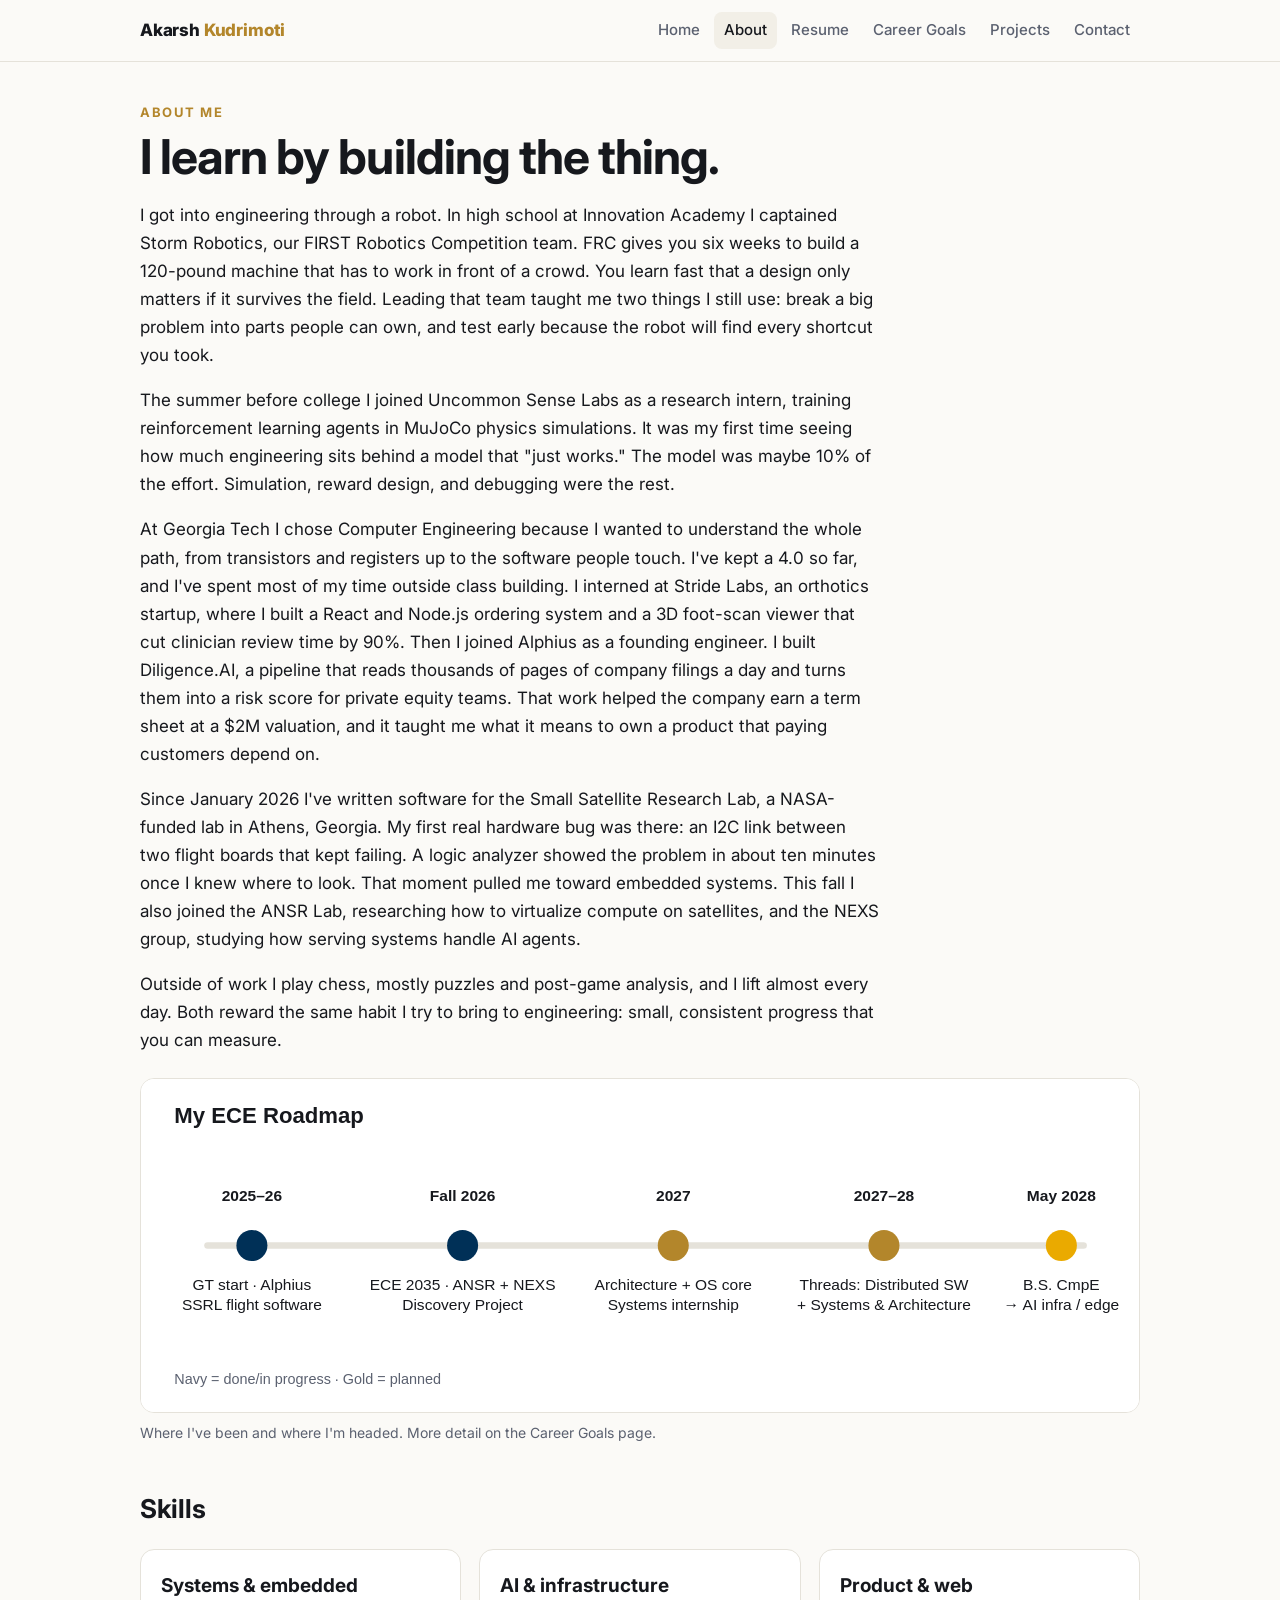
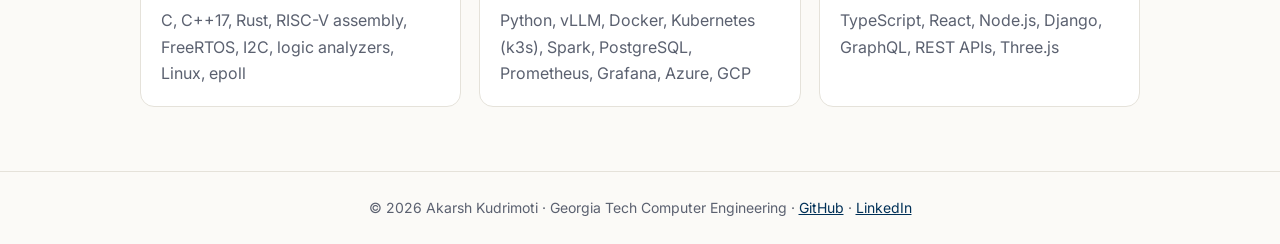
==== about.html @ 107a4cb5 "Add files via upload" ====
<!doctype html>
<html lang="en"><head><meta charset="utf-8"><meta name="viewport" content="width=device-width,initial-scale=1">
<title>About Me | Akarsh Kudrimoti</title>
<meta name="description" content="Akarsh Kudrimoti, Computer Engineering student at Georgia Tech. Systems, edge AI, and embedded software.">
<link rel="preconnect" href="https://fonts.googleapis.com"><link href="https://fonts.googleapis.com/css2?family=Inter:wght@400;500;600;700;800&display=swap" rel="stylesheet">
<link rel="stylesheet" href="style.css"></head><body>
<header><nav class="nav"><a class="brand" href="index.html">Akarsh <span>Kudrimoti</span></a>
<button id="menu" aria-label="Open menu" onclick="document.getElementById('nl').classList.toggle('open')">Menu</button>
<ul id="nl"><li><a href="index.html">Home</a></li><li><a href="about.html" class=on>About</a></li><li><a href="resume.html">Resume</a></li><li><a href="goals.html">Career Goals</a></li><li><a href="projects.html">Projects</a></li><li><a href="contact.html">Contact</a></li></ul></nav></header>
<main>
<p class="kicker">About me</p><h1>I learn by building the thing.</h1>
<div class="prose">
<p>I got into engineering through a robot. In high school at Innovation Academy I captained Storm Robotics, our FIRST Robotics Competition team. FRC gives you six weeks to build a 120-pound machine that has to work in front of a crowd. You learn fast that a design only matters if it survives the field. Leading that team taught me two things I still use: break a big problem into parts people can own, and test early because the robot will find every shortcut you took.</p>
<p>The summer before college I joined Uncommon Sense Labs as a research intern, training reinforcement learning agents in MuJoCo physics simulations. It was my first time seeing how much engineering sits behind a model that "just works." The model was maybe 10% of the effort. Simulation, reward design, and debugging were the rest.</p>
<p>At Georgia Tech I chose Computer Engineering because I wanted to understand the whole path, from transistors and registers up to the software people touch. I've kept a 4.0 so far, and I've spent most of my time outside class building. I interned at Stride Labs, an orthotics startup, where I built a React and Node.js ordering system and a 3D foot-scan viewer that cut clinician review time by 90%. Then I joined Alphius as a founding engineer. I built Diligence.AI, a pipeline that reads thousands of pages of company filings a day and turns them into a risk score for private equity teams. That work helped the company earn a term sheet at a $2M valuation, and it taught me what it means to own a product that paying customers depend on.</p>
<p>Since January 2026 I've written software for the Small Satellite Research Lab, a NASA-funded lab in Athens, Georgia. My first real hardware bug was there: an I2C link between two flight boards that kept failing. A logic analyzer showed the problem in about ten minutes once I knew where to look. That moment pulled me toward embedded systems. This fall I also joined the ANSR Lab, researching how to virtualize compute on satellites, and the NEXS group, studying how serving systems handle AI agents.</p>
<p>Outside of work I play chess, mostly puzzles and post-game analysis, and I lift almost every day. Both reward the same habit I try to bring to engineering: small, consistent progress that you can measure.</p>
</div>
<figure><img src="roadmap.svg" alt="Timeline of my path from starting at Georgia Tech in 2025 to graduating in May 2028"><figcaption>Where I've been and where I'm headed. More detail on the Career Goals page.</figcaption></figure>
<h2>Skills</h2>
<div class="grid">
<div class="card"><h3>Systems &amp; embedded</h3><p>C, C++17, Rust, RISC-V assembly, FreeRTOS, I2C, logic analyzers, Linux, epoll</p></div>
<div class="card"><h3>AI &amp; infrastructure</h3><p>Python, vLLM, Docker, Kubernetes (k3s), Spark, PostgreSQL, Prometheus, Grafana, Azure, GCP</p></div>
<div class="card"><h3>Product &amp; web</h3><p>TypeScript, React, Node.js, Django, GraphQL, REST APIs, Three.js</p></div>
</div>
</main>
<footer>© 2026 Akarsh Kudrimoti · Georgia Tech Computer Engineering · <a href="https://github.com/akarshkudrimoti">GitHub</a> · <a href="https://www.linkedin.com/in/akudrimoti">LinkedIn</a></footer>
</body></html>
---- style.css ----
:root{--bg:#fbfaf7;--card:#fff;--ink:#16181d;--muted:#5b6170;--line:#e5e2da;--accent:#b3862b;--navy:#003057;--soft:#f2efe7}
*{box-sizing:border-box}
html{scroll-behavior:smooth}
body{margin:0;background:var(--bg);color:var(--ink);font:17px/1.65 Inter,system-ui,-apple-system,Segoe UI,Roboto,sans-serif}
a{color:var(--navy)}
img{max-width:100%;height:auto;display:block}
header{position:sticky;top:0;z-index:10;background:rgba(251,250,247,.94);backdrop-filter:blur(6px);border-bottom:1px solid var(--line)}
.nav{max-width:1040px;margin:0 auto;padding:12px 20px;display:flex;align-items:center;justify-content:space-between;gap:16px}
.brand{font-weight:800;text-decoration:none;color:var(--ink);letter-spacing:-.01em;white-space:nowrap}
.brand span{color:var(--accent)}
.nav ul{list-style:none;margin:0;padding:0;display:flex;gap:4px;flex-wrap:wrap}
.nav li a{display:block;padding:6px 10px;border-radius:8px;text-decoration:none;color:var(--muted);font-size:15px;font-weight:500}
.nav li a:hover,.nav li a.on{background:var(--soft);color:var(--ink)}
#menu{display:none;background:none;border:1px solid var(--line);border-radius:8px;padding:6px 10px;font:inherit;font-size:15px}
main{max-width:1040px;margin:0 auto;padding:40px 20px 64px}
h1{font-size:clamp(32px,5vw,48px);line-height:1.1;letter-spacing:-.02em;margin:0 0 12px}
h2{font-size:26px;letter-spacing:-.01em;margin:44px 0 10px}
h3{font-size:19px;margin:24px 0 6px}
.lede{font-size:20px;color:var(--muted);max-width:720px}
.kicker{text-transform:uppercase;letter-spacing:.12em;font-size:13px;font-weight:700;color:var(--accent);margin:0 0 8px}
.hero{display:grid;grid-template-columns:1.25fr 1fr;gap:36px;align-items:center}
.btns{display:flex;gap:10px;flex-wrap:wrap;margin-top:22px}
.btn{display:inline-block;padding:10px 18px;border-radius:10px;background:var(--navy);color:#fff;text-decoration:none;font-weight:600;font-size:15px}
.btn.alt{background:transparent;color:var(--navy);border:1.5px solid var(--navy)}
.grid{display:grid;grid-template-columns:repeat(auto-fit,minmax(260px,1fr));gap:18px;margin-top:18px}
.card{background:var(--card);border:1px solid var(--line);border-radius:14px;padding:20px}
.card h3{margin-top:0}
.card p{margin:6px 0 0;color:var(--muted);font-size:16px}
.tag{display:inline-block;font-size:12.5px;font-weight:600;background:var(--soft);border-radius:999px;padding:2px 10px;margin:8px 6px 0 0;color:var(--ink)}
figure{margin:24px 0}
figure img{border:1px solid var(--line);border-radius:14px;background:#fff}
figcaption{font-size:14px;color:var(--muted);margin-top:8px}
.prose{max-width:740px}
.timeline{border-left:3px solid var(--line);padding-left:20px;margin:16px 0}
.timeline div{margin-bottom:18px}
.timeline b{display:block}
.timeline span{color:var(--muted);font-size:15px}
.note{background:#fff8e6;border:1px solid #efd9a4;border-radius:12px;padding:14px 16px;font-size:15px}
.resume-frame{width:100%;height:1050px;border:1px solid var(--line);border-radius:12px;background:#fff}
ul.clean{padding-left:20px}
footer{border-top:1px solid var(--line);text-align:center;color:var(--muted);font-size:14px;padding:24px 20px}
@media (max-width:820px){
 .hero{grid-template-columns:1fr}
 #menu{display:block}
 .nav{flex-wrap:wrap}
 .nav ul{display:none;width:100%;flex-direction:column}
 .nav ul.open{display:flex}
 .resume-frame{height:640px}
 main{padding:28px 16px 48px}
}
.card p.kicker{color:var(--accent);font-size:13px}
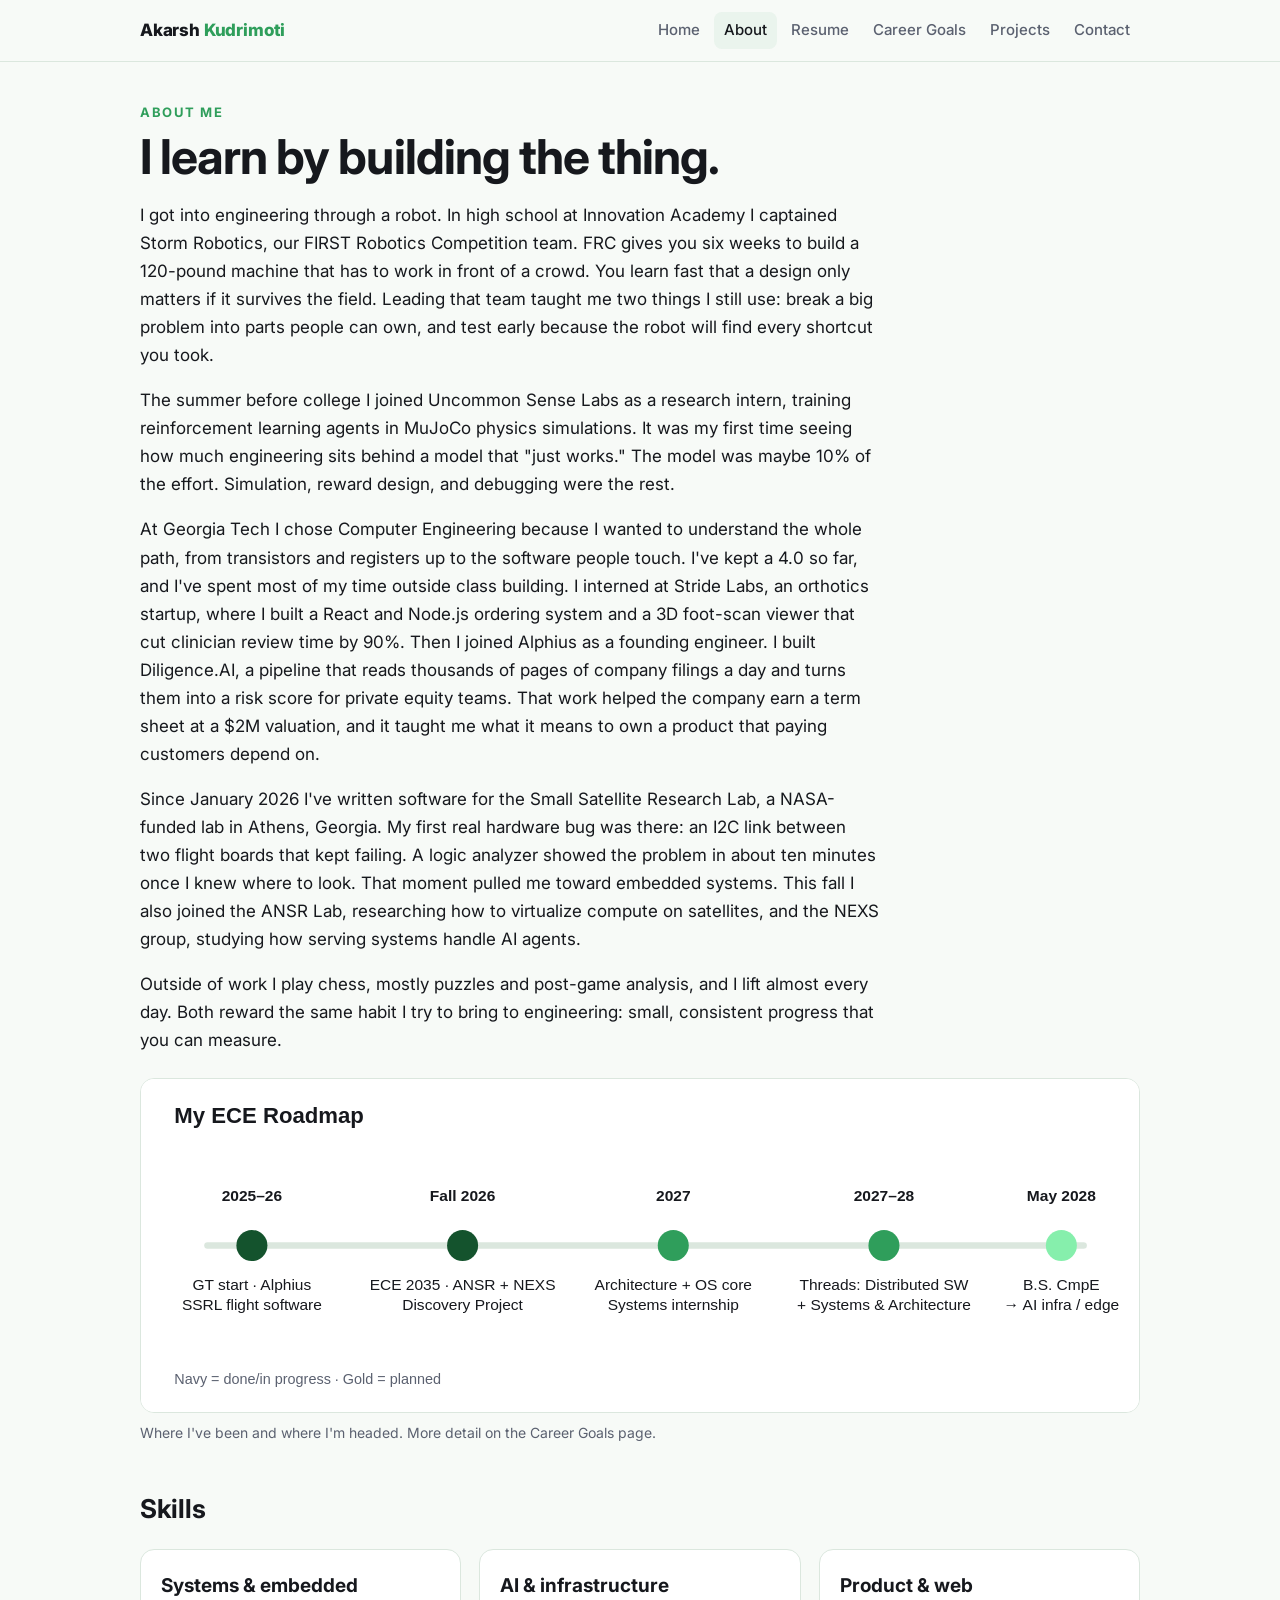
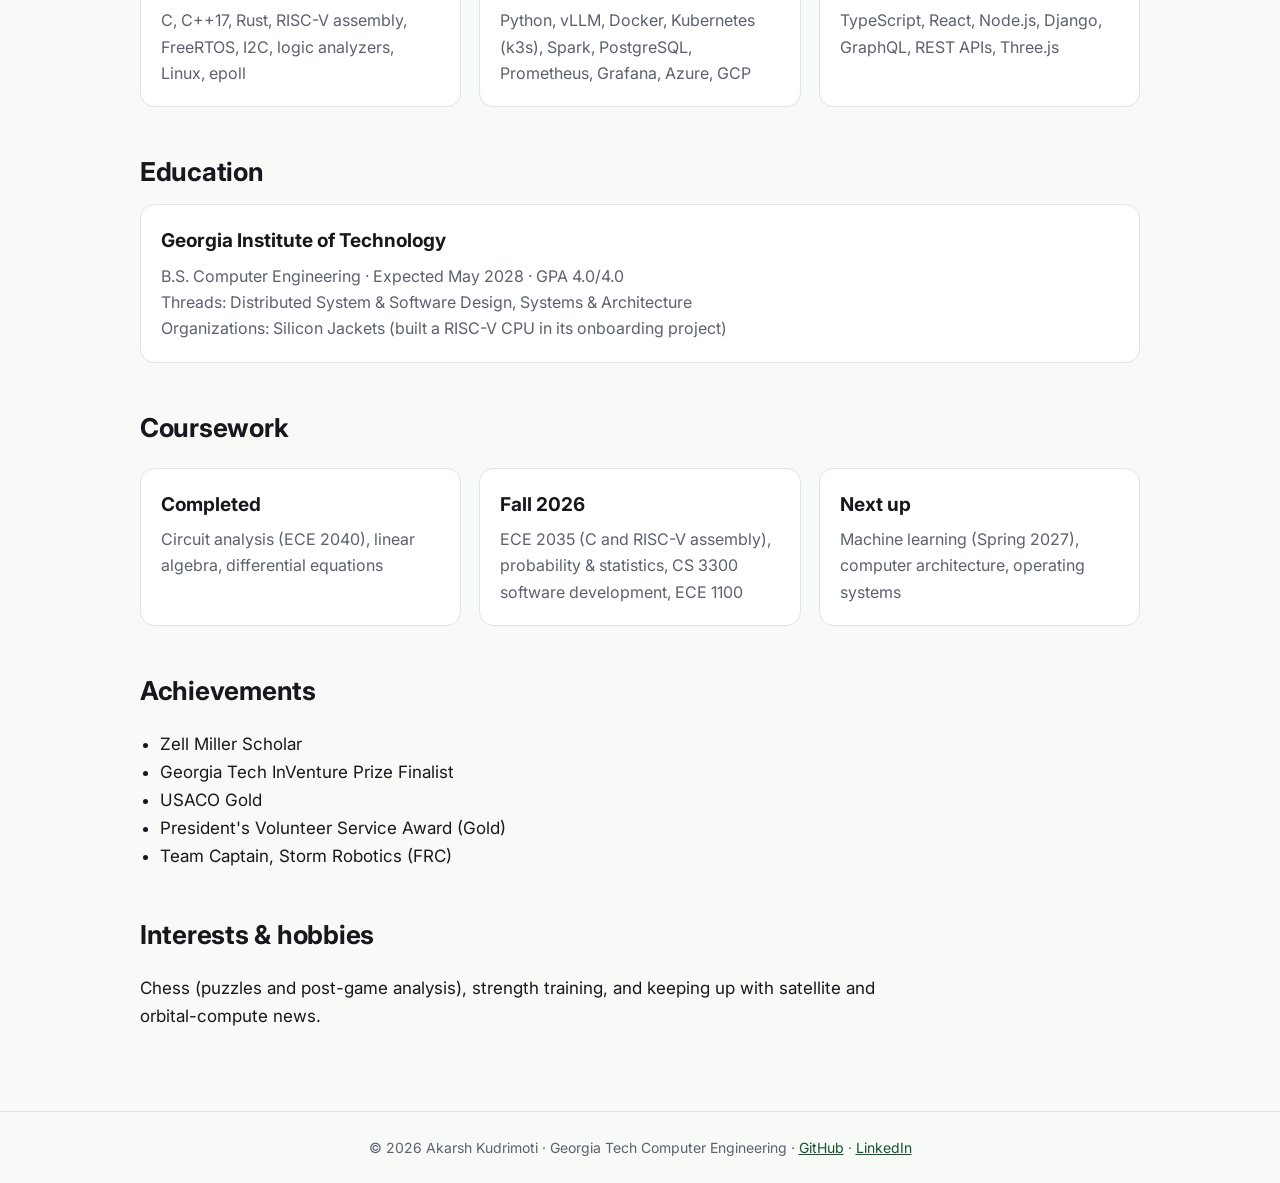
==== commit 8f56d5ef: "Add files via upload" ====
--- a/about.html
+++ b/about.html
@@ -23,6 +23,24 @@
 <div class="card"><h3>AI &amp; infrastructure</h3><p>Python, vLLM, Docker, Kubernetes (k3s), Spark, PostgreSQL, Prometheus, Grafana, Azure, GCP</p></div>
 <div class="card"><h3>Product &amp; web</h3><p>TypeScript, React, Node.js, Django, GraphQL, REST APIs, Three.js</p></div>
 </div>
+<h2>Education</h2>
+<div class="card"><h3>Georgia Institute of Technology</h3><p>B.S. Computer Engineering · Expected May 2028 · GPA 4.0/4.0<br>Threads: Distributed System &amp; Software Design, Systems &amp; Architecture<br>Organizations: Silicon Jackets (built a RISC-V CPU in its onboarding project)</p></div>
+<h2>Coursework</h2>
+<div class="grid">
+<div class="card"><h3>Completed</h3><p>Circuit analysis (ECE 2040), linear algebra, differential equations</p></div>
+<div class="card"><h3>Fall 2026</h3><p>ECE 2035 (C and RISC-V assembly), probability &amp; statistics, CS 3300 software development, ECE 1100</p></div>
+<div class="card"><h3>Next up</h3><p>Machine learning (Spring 2027), computer architecture, operating systems</p></div>
+</div>
+<h2>Achievements</h2>
+<ul class="clean">
+<li>Zell Miller Scholar</li>
+<li>Georgia Tech InVenture Prize Finalist</li>
+<li>USACO Gold</li>
+<li>President's Volunteer Service Award (Gold)</li>
+<li>Team Captain, Storm Robotics (FRC)</li>
+</ul>
+<h2>Interests &amp; hobbies</h2>
+<p class="prose">Chess (puzzles and post-game analysis), strength training, and keeping up with satellite and orbital-compute news.</p>
 </main>
 <footer>© 2026 Akarsh Kudrimoti · Georgia Tech Computer Engineering · <a href="https://github.com/akarshkudrimoti">GitHub</a> · <a href="https://www.linkedin.com/in/akudrimoti">LinkedIn</a></footer>
 </body></html>
--- a/style.css
+++ b/style.css
@@ -1,10 +1,10 @@
-:root{--bg:#fbfaf7;--card:#fff;--ink:#16181d;--muted:#5b6170;--line:#e5e2da;--accent:#b3862b;--navy:#003057;--soft:#f2efe7}
+:root{--bg:#f7faf7;--card:#fff;--ink:#16181d;--muted:#5b6170;--line:#dbe7de;--accent:#2f9e5b;--navy:#14532d;--soft:#eaf4ed}
 *{box-sizing:border-box}
 html{scroll-behavior:smooth}
 body{margin:0;background:var(--bg);color:var(--ink);font:17px/1.65 Inter,system-ui,-apple-system,Segoe UI,Roboto,sans-serif}
 a{color:var(--navy)}
 img{max-width:100%;height:auto;display:block}
-header{position:sticky;top:0;z-index:10;background:rgba(251,250,247,.94);backdrop-filter:blur(6px);border-bottom:1px solid var(--line)}
+header{position:sticky;top:0;z-index:10;background:rgba(247,250,247,.94);backdrop-filter:blur(6px);border-bottom:1px solid var(--line)}
 .nav{max-width:1040px;margin:0 auto;padding:12px 20px;display:flex;align-items:center;justify-content:space-between;gap:16px}
 .brand{font-weight:800;text-decoration:none;color:var(--ink);letter-spacing:-.01em;white-space:nowrap}
 .brand span{color:var(--accent)}
@@ -35,7 +35,7 @@
 .timeline div{margin-bottom:18px}
 .timeline b{display:block}
 .timeline span{color:var(--muted);font-size:15px}
-.note{background:#fff8e6;border:1px solid #efd9a4;border-radius:12px;padding:14px 16px;font-size:15px}
+.note{background:#ecfdf3;border:1px solid #a7d8b8;border-radius:12px;padding:14px 16px;font-size:15px}
 .resume-frame{width:100%;height:1050px;border:1px solid var(--line);border-radius:12px;background:#fff}
 ul.clean{padding-left:20px}
 footer{border-top:1px solid var(--line);text-align:center;color:var(--muted);font-size:14px;padding:24px 20px}
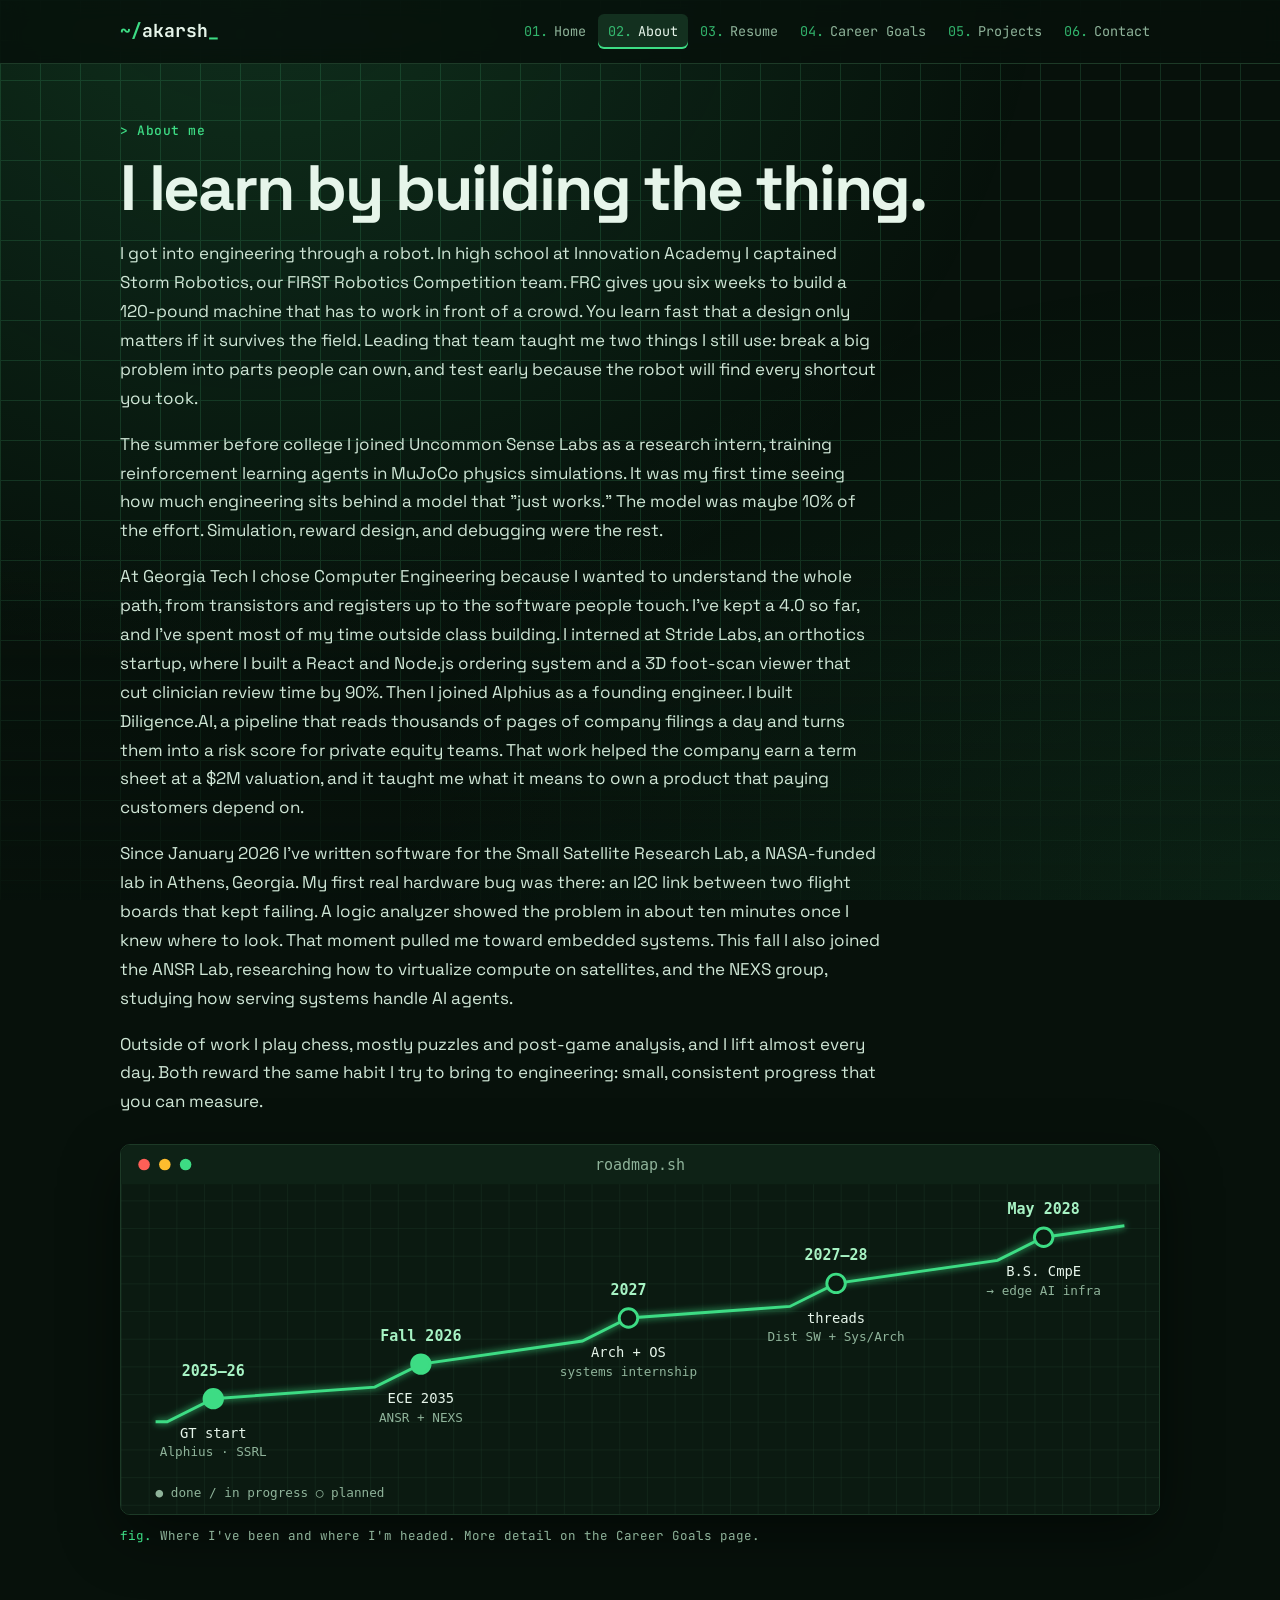
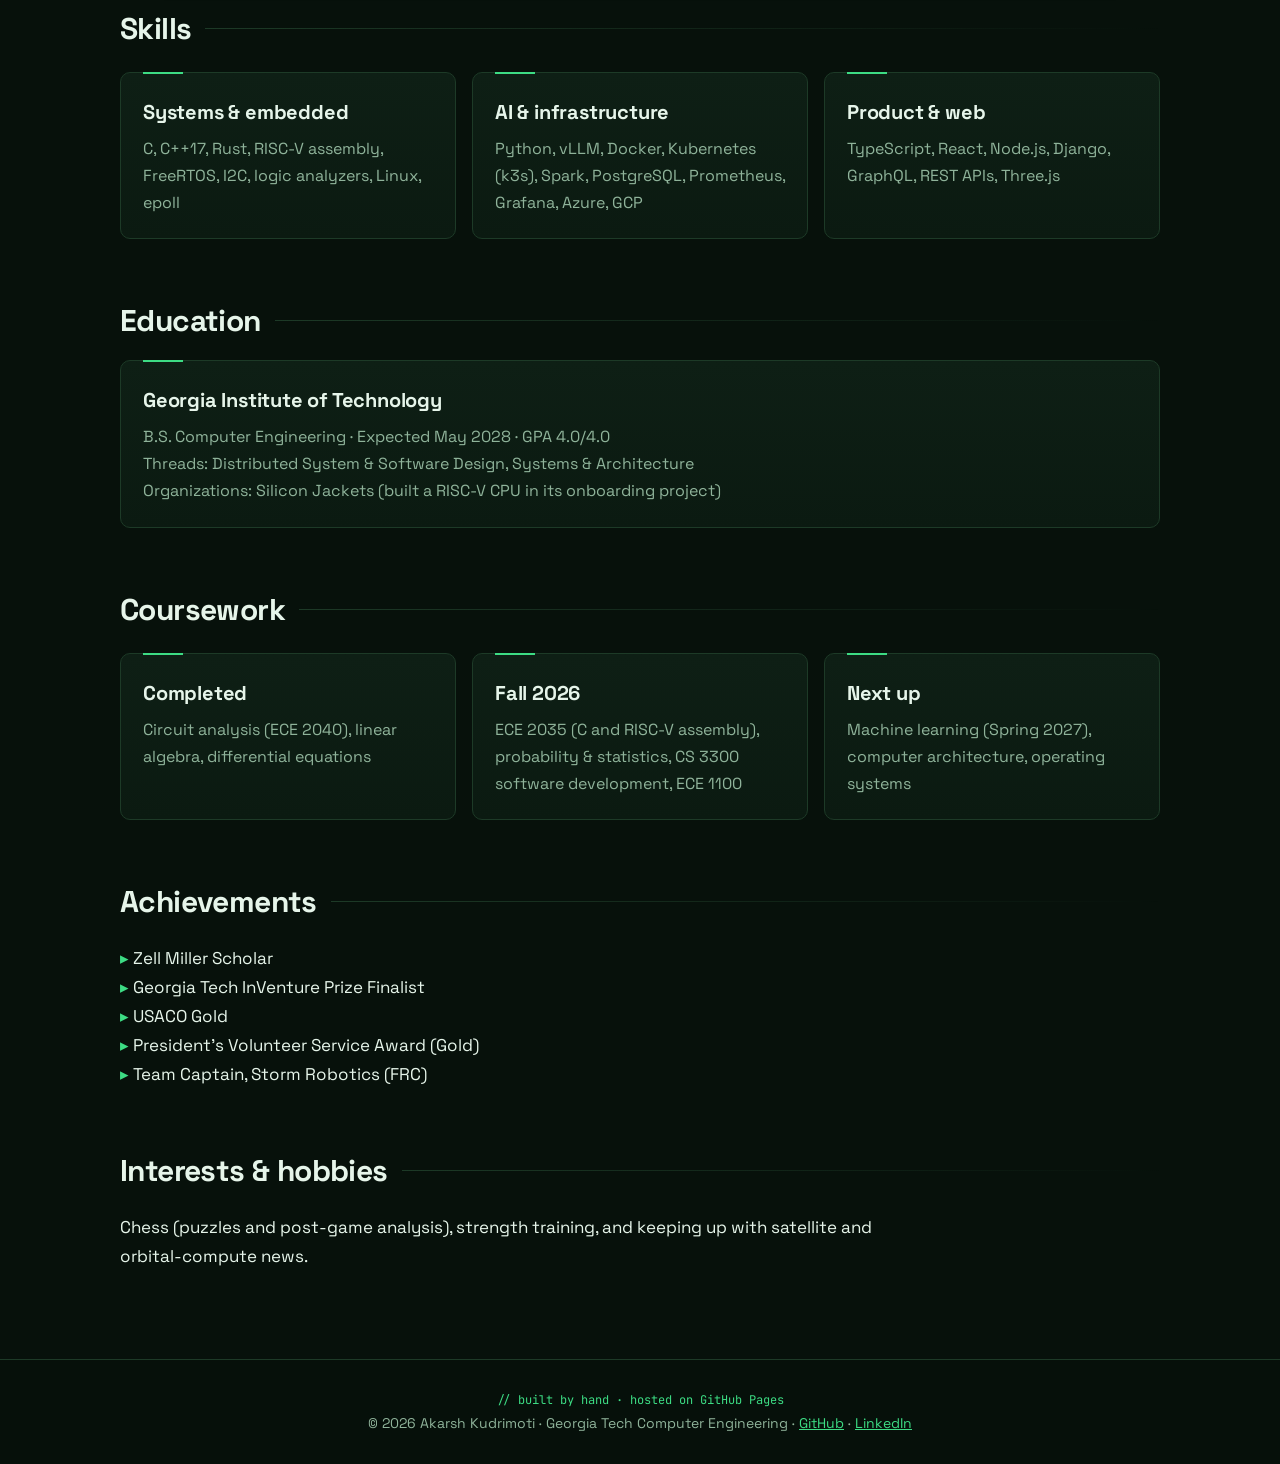
==== commit b7497e9b: "Add files via upload" ====
--- a/about.html
+++ b/about.html
@@ -2,9 +2,9 @@
 <html lang="en"><head><meta charset="utf-8"><meta name="viewport" content="width=device-width,initial-scale=1">
 <title>About Me | Akarsh Kudrimoti</title>
 <meta name="description" content="Akarsh Kudrimoti, Computer Engineering student at Georgia Tech. Systems, edge AI, and embedded software.">
-<link rel="preconnect" href="https://fonts.googleapis.com"><link href="https://fonts.googleapis.com/css2?family=Inter:wght@400;500;600;700;800&display=swap" rel="stylesheet">
+<link rel="preconnect" href="https://fonts.googleapis.com"><link href="https://fonts.googleapis.com/css2?family=Space+Grotesk:wght@400;500;600;700&family=JetBrains+Mono:wght@400;500;700&display=swap" rel="stylesheet">
 <link rel="stylesheet" href="style.css"></head><body>
-<header><nav class="nav"><a class="brand" href="index.html">Akarsh <span>Kudrimoti</span></a>
+<header><nav class="nav"><a class="brand" href="index.html"><span>~/</span>akarsh<i>_</i></a>
 <button id="menu" aria-label="Open menu" onclick="document.getElementById('nl').classList.toggle('open')">Menu</button>
 <ul id="nl"><li><a href="index.html">Home</a></li><li><a href="about.html" class=on>About</a></li><li><a href="resume.html">Resume</a></li><li><a href="goals.html">Career Goals</a></li><li><a href="projects.html">Projects</a></li><li><a href="contact.html">Contact</a></li></ul></nav></header>
 <main>
@@ -42,5 +42,5 @@
 <h2>Interests &amp; hobbies</h2>
 <p class="prose">Chess (puzzles and post-game analysis), strength training, and keeping up with satellite and orbital-compute news.</p>
 </main>
-<footer>© 2026 Akarsh Kudrimoti · Georgia Tech Computer Engineering · <a href="https://github.com/akarshkudrimoti">GitHub</a> · <a href="https://www.linkedin.com/in/akudrimoti">LinkedIn</a></footer>
+<footer><span class="mono">// built by hand · hosted on GitHub Pages</span><br>© 2026 Akarsh Kudrimoti · Georgia Tech Computer Engineering · <a href="https://github.com/akarshkudrimoti">GitHub</a> · <a href="https://www.linkedin.com/in/akudrimoti">LinkedIn</a></footer>
 </body></html>
--- a/style.css
+++ b/style.css
@@ -1,51 +1,77 @@
-:root{--bg:#f7faf7;--card:#fff;--ink:#16181d;--muted:#5b6170;--line:#dbe7de;--accent:#2f9e5b;--navy:#14532d;--soft:#eaf4ed}
+:root{--bg:#07110b;--bg2:#0b1a11;--card:#0e1f15;--ink:#e6f5ea;--muted:#8fb39a;--line:#1d3a27;--g:#3ddc84;--g2:#a7f3c4;--dim:#13301f}
 *{box-sizing:border-box}
 html{scroll-behavior:smooth}
-body{margin:0;background:var(--bg);color:var(--ink);font:17px/1.65 Inter,system-ui,-apple-system,Segoe UI,Roboto,sans-serif}
-a{color:var(--navy)}
+body{margin:0;color:var(--ink);font:17px/1.7 "Space Grotesk",system-ui,sans-serif;
+ background:var(--bg);
+ background-image:linear-gradient(var(--dim) 1px,transparent 1px),linear-gradient(90deg,var(--dim) 1px,transparent 1px);
+ background-size:40px 40px;background-attachment:fixed}
+body::before{content:"";position:fixed;inset:0;pointer-events:none;background:radial-gradient(ellipse at 20% -10%,rgba(61,220,132,.16),transparent 55%),radial-gradient(ellipse at 100% 100%,rgba(61,220,132,.08),transparent 50%),linear-gradient(transparent 60%,rgba(7,17,11,.9));z-index:-1}
+a{color:var(--g)}
 img{max-width:100%;height:auto;display:block}
-header{position:sticky;top:0;z-index:10;background:rgba(247,250,247,.94);backdrop-filter:blur(6px);border-bottom:1px solid var(--line)}
-.nav{max-width:1040px;margin:0 auto;padding:12px 20px;display:flex;align-items:center;justify-content:space-between;gap:16px}
-.brand{font-weight:800;text-decoration:none;color:var(--ink);letter-spacing:-.01em;white-space:nowrap}
-.brand span{color:var(--accent)}
-.nav ul{list-style:none;margin:0;padding:0;display:flex;gap:4px;flex-wrap:wrap}
-.nav li a{display:block;padding:6px 10px;border-radius:8px;text-decoration:none;color:var(--muted);font-size:15px;font-weight:500}
-.nav li a:hover,.nav li a.on{background:var(--soft);color:var(--ink)}
-#menu{display:none;background:none;border:1px solid var(--line);border-radius:8px;padding:6px 10px;font:inherit;font-size:15px}
-main{max-width:1040px;margin:0 auto;padding:40px 20px 64px}
-h1{font-size:clamp(32px,5vw,48px);line-height:1.1;letter-spacing:-.02em;margin:0 0 12px}
-h2{font-size:26px;letter-spacing:-.01em;margin:44px 0 10px}
-h3{font-size:19px;margin:24px 0 6px}
+.mono,.kicker,.nav li a,.tag,.btn,.stats span,figcaption,.timeline span,.brand{font-family:"JetBrains Mono",ui-monospace,monospace}
+header{position:sticky;top:0;z-index:10;background:rgba(7,17,11,.85);backdrop-filter:blur(10px);border-bottom:1px solid var(--line)}
+.nav{max-width:1080px;margin:0 auto;padding:14px 20px;display:flex;align-items:center;justify-content:space-between;gap:16px}
+.brand{font-weight:700;text-decoration:none;color:var(--ink);font-size:18px}
+.brand span{color:var(--g)}
+.brand i{color:var(--g);font-style:normal;animation:blink 1s steps(1) infinite}
+@keyframes blink{50%{opacity:0}}
+.nav ul{list-style:none;margin:0;padding:0;display:flex;gap:2px;flex-wrap:wrap;counter-reset:n}
+.nav li a{display:block;padding:6px 10px;border-radius:6px;text-decoration:none;color:var(--muted);font-size:13.5px;counter-increment:n}
+.nav li a::before{content:"0" counter(n) ".";color:var(--g);margin-right:6px;opacity:.8}
+.nav li a:hover,.nav li a.on{color:var(--ink);background:var(--dim)}
+.nav li a.on{box-shadow:inset 0 -2px 0 var(--g)}
+#menu{display:none;background:none;color:var(--g);border:1px solid var(--line);border-radius:6px;padding:6px 12px;font:14px "JetBrains Mono",monospace}
+main{max-width:1080px;margin:0 auto;padding:56px 20px 72px}
+h1{font-size:clamp(36px,6vw,64px);line-height:1.02;letter-spacing:-.035em;margin:0 0 18px;font-weight:700}
+h2{font-size:30px;letter-spacing:-.02em;margin:56px 0 14px;display:flex;align-items:center;gap:14px}
+h2::after{content:"";flex:1;height:1px;background:linear-gradient(90deg,var(--line),transparent)}
+h3{font-size:20px;margin:26px 0 6px;letter-spacing:-.01em}
 .lede{font-size:20px;color:var(--muted);max-width:720px}
-.kicker{text-transform:uppercase;letter-spacing:.12em;font-size:13px;font-weight:700;color:var(--accent);margin:0 0 8px}
-.hero{display:grid;grid-template-columns:1.25fr 1fr;gap:36px;align-items:center}
-.btns{display:flex;gap:10px;flex-wrap:wrap;margin-top:22px}
-.btn{display:inline-block;padding:10px 18px;border-radius:10px;background:var(--navy);color:#fff;text-decoration:none;font-weight:600;font-size:15px}
-.btn.alt{background:transparent;color:var(--navy);border:1.5px solid var(--navy)}
-.grid{display:grid;grid-template-columns:repeat(auto-fit,minmax(260px,1fr));gap:18px;margin-top:18px}
-.card{background:var(--card);border:1px solid var(--line);border-radius:14px;padding:20px}
+.kicker{font-size:13px;font-weight:500;color:var(--g);margin:0 0 14px;letter-spacing:.04em}
+.kicker::before{content:"> "}
+.hero{display:grid;grid-template-columns:1.2fr 1fr;gap:44px;align-items:center}
+.hero h1{background:linear-gradient(180deg,#fff 30%,var(--g2));-webkit-background-clip:text;background-clip:text;color:transparent}
+.btns{display:flex;gap:12px;flex-wrap:wrap;margin-top:26px}
+.btn{display:inline-block;padding:11px 18px;border-radius:6px;background:var(--g);color:#04130a;text-decoration:none;font-weight:700;font-size:14px;box-shadow:0 0 24px rgba(61,220,132,.35);transition:transform .15s}
+.btn:hover{transform:translateY(-2px)}
+.btn.alt{background:transparent;color:var(--g);border:1px solid var(--g);box-shadow:none}
+.stats{display:grid;grid-template-columns:repeat(4,1fr);gap:1px;background:var(--line);border:1px solid var(--line);border-radius:10px;overflow:hidden;margin-top:48px}
+.stats div{background:var(--bg2);padding:20px}
+.stats b{display:block;font-size:34px;color:var(--g);letter-spacing:-.02em;line-height:1.1}
+.stats span{font-size:12.5px;color:var(--muted)}
+.grid{display:grid;grid-template-columns:repeat(auto-fit,minmax(260px,1fr));gap:16px;margin-top:18px}
+.card{position:relative;background:linear-gradient(180deg,var(--card),var(--bg2));border:1px solid var(--line);border-radius:10px;padding:22px;transition:border-color .2s,transform .2s}
+.card:hover{border-color:var(--g);transform:translateY(-3px)}
+.card::before{content:"";position:absolute;top:-1px;left:22px;width:40px;height:2px;background:var(--g)}
 .card h3{margin-top:0}
 .card p{margin:6px 0 0;color:var(--muted);font-size:16px}
-.tag{display:inline-block;font-size:12.5px;font-weight:600;background:var(--soft);border-radius:999px;padding:2px 10px;margin:8px 6px 0 0;color:var(--ink)}
-figure{margin:24px 0}
-figure img{border:1px solid var(--line);border-radius:14px;background:#fff}
-figcaption{font-size:14px;color:var(--muted);margin-top:8px}
-.prose{max-width:740px}
-.timeline{border-left:3px solid var(--line);padding-left:20px;margin:16px 0}
-.timeline div{margin-bottom:18px}
+.card p.kicker{color:var(--g);font-size:13px}
+.tag{display:inline-block;font-size:12px;border:1px solid var(--line);background:var(--dim);border-radius:4px;padding:2px 9px;margin:8px 6px 0 0;color:var(--g2)}
+figure{margin:28px 0}
+figure img{border:1px solid var(--line);border-radius:10px;box-shadow:0 20px 60px rgba(0,0,0,.45)}
+figcaption{font-size:12.5px;color:var(--muted);margin-top:10px}
+figcaption::before{content:"fig. ";color:var(--g)}
+.prose{max-width:760px}
+.prose p{color:#cfe6d6}
+.timeline{border-left:2px solid var(--line);padding-left:22px;margin:16px 0}
+.timeline div{margin-bottom:20px;position:relative}
+.timeline div::before{content:"";position:absolute;left:-29px;top:8px;width:12px;height:12px;border-radius:50%;background:var(--bg);border:2px solid var(--g);box-shadow:0 0 10px var(--g)}
 .timeline b{display:block}
-.timeline span{color:var(--muted);font-size:15px}
-.note{background:#ecfdf3;border:1px solid #a7d8b8;border-radius:12px;padding:14px 16px;font-size:15px}
-.resume-frame{width:100%;height:1050px;border:1px solid var(--line);border-radius:12px;background:#fff}
-ul.clean{padding-left:20px}
-footer{border-top:1px solid var(--line);text-align:center;color:var(--muted);font-size:14px;padding:24px 20px}
+.timeline span{color:var(--muted);font-size:13px}
+.note{background:rgba(61,220,132,.08);border:1px dashed var(--g);border-radius:8px;padding:14px 16px;font-size:15px}
+.resume-frame{width:100%;height:1050px;border:1px solid var(--line);border-radius:10px;background:#fff}
+ul.clean{padding-left:0;list-style:none}
+ul.clean li::before{content:"▸ ";color:var(--g)}
+footer{border-top:1px solid var(--line);text-align:center;color:var(--muted);font-size:14px;padding:28px 20px;background:rgba(7,17,11,.8)}
+footer .mono{font-size:12px;color:var(--g)}
+::selection{background:var(--g);color:#04130a}
 @media (max-width:820px){
  .hero{grid-template-columns:1fr}
+ .stats{grid-template-columns:repeat(2,1fr)}
  #menu{display:block}
  .nav{flex-wrap:wrap}
  .nav ul{display:none;width:100%;flex-direction:column}
  .nav ul.open{display:flex}
  .resume-frame{height:640px}
- main{padding:28px 16px 48px}
+ main{padding:32px 16px 56px}
 }
-.card p.kicker{color:var(--accent);font-size:13px}
